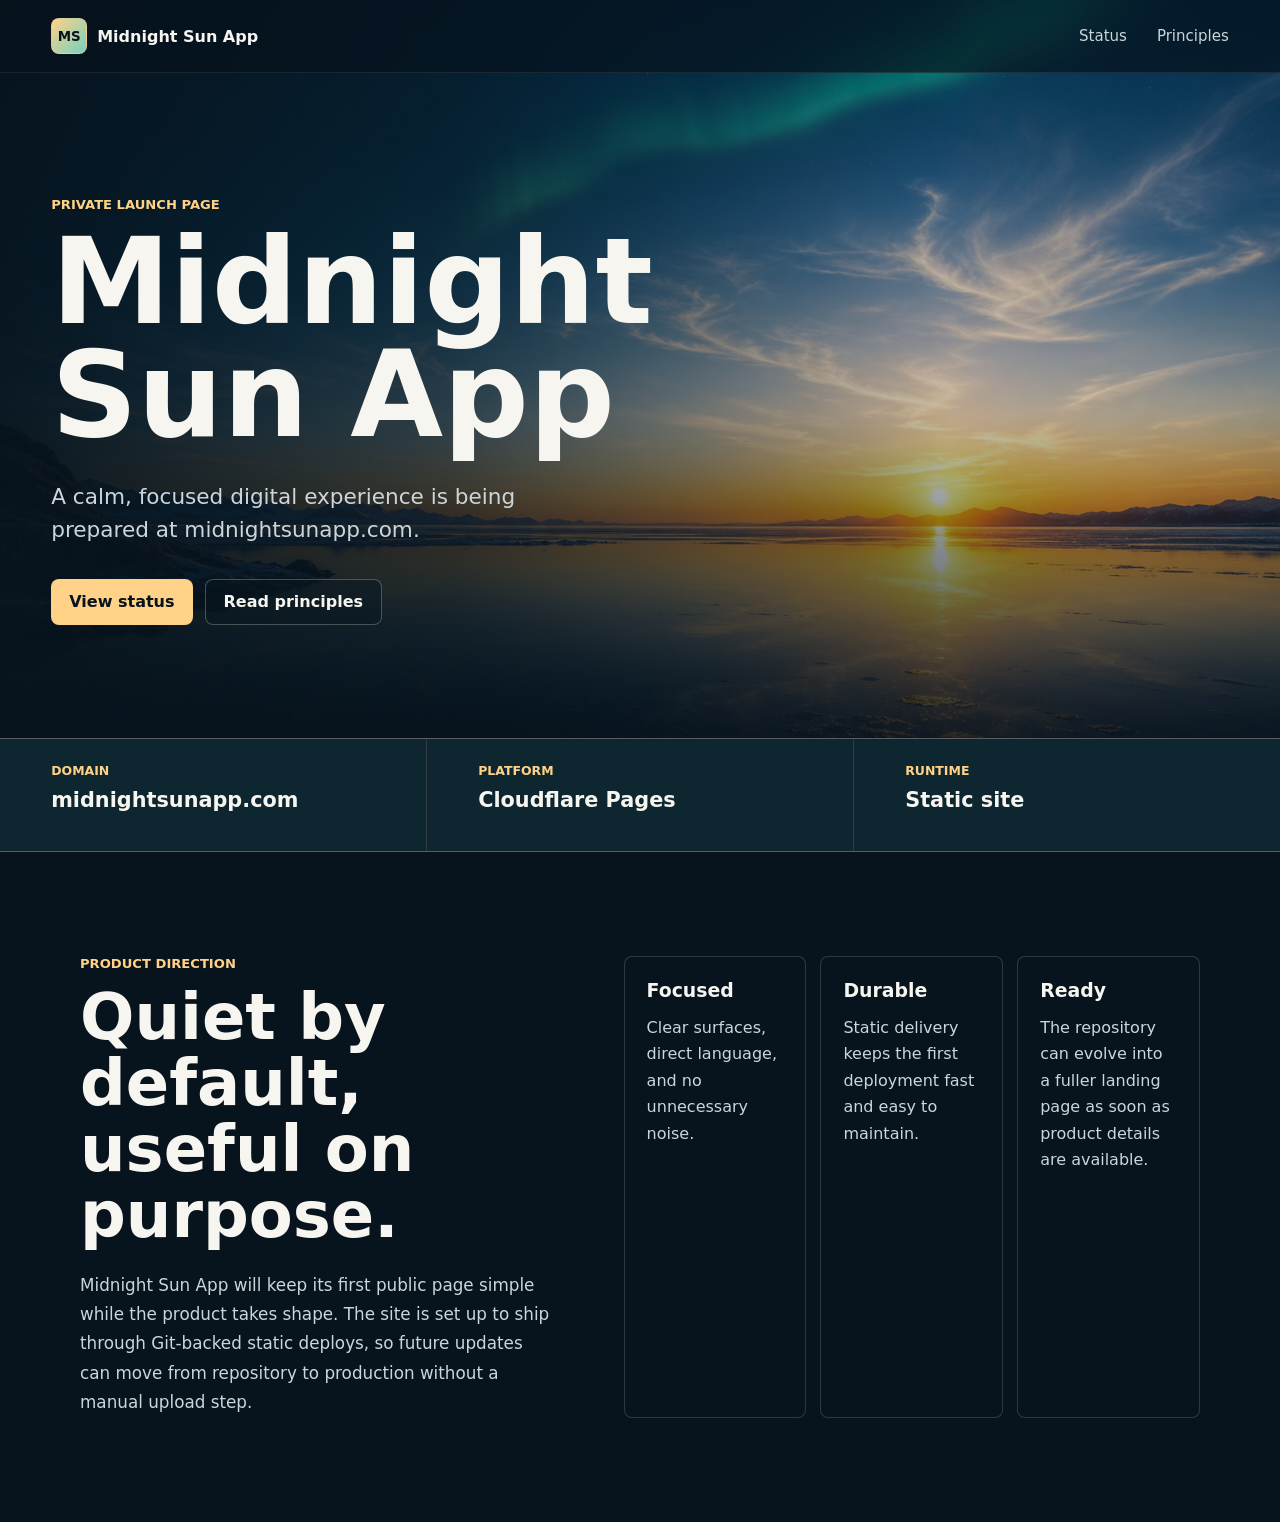
==== index.html @ 71e9a35f "Initial static Midnight Sun App site" ====
<!doctype html>
<html lang="en">
<head>
  <meta charset="utf-8">
  <meta name="viewport" content="width=device-width, initial-scale=1">
  <title>Midnight Sun App</title>
  <meta name="description" content="Midnight Sun App is preparing a calm, focused digital experience.">
  <link rel="canonical" href="https://midnightsunapp.com/">
  <meta property="og:type" content="website">
  <meta property="og:title" content="Midnight Sun App">
  <meta property="og:description" content="A calm, focused digital experience is being prepared.">
  <meta property="og:url" content="https://midnightsunapp.com/">
  <meta property="og:image" content="https://midnightsunapp.com/assets/midnight-sun-hero.png">
  <meta name="twitter:card" content="summary_large_image">
  <link rel="stylesheet" href="/styles.css">
</head>
<body>
  <header class="site-header" aria-label="Site header">
    <a class="brand" href="/" aria-label="Midnight Sun App home">
      <span class="brand-mark" aria-hidden="true">MS</span>
      <span>Midnight Sun App</span>
    </a>
    <nav class="nav" aria-label="Primary navigation">
      <a href="#status">Status</a>
      <a href="#principles">Principles</a>
    </nav>
  </header>

  <main>
    <section class="hero" aria-labelledby="hero-title">
      <img class="hero-image" src="/assets/midnight-sun-hero.png" alt="Midnight sun over calm northern water">
      <div class="hero-scrim" aria-hidden="true"></div>
      <div class="hero-content">
        <p class="eyebrow">Private launch page</p>
        <h1 id="hero-title">Midnight Sun App</h1>
        <p class="hero-copy">A calm, focused digital experience is being prepared at midnightsunapp.com.</p>
        <div class="hero-actions" aria-label="Page sections">
          <a class="button primary" href="#status">View status</a>
          <a class="button secondary" href="#principles">Read principles</a>
        </div>
      </div>
    </section>

    <section class="status-band" id="status" aria-label="Launch status">
      <div class="status-item">
        <strong>Domain</strong>
        <span>midnightsunapp.com</span>
      </div>
      <div class="status-item">
        <strong>Platform</strong>
        <span>Cloudflare Pages</span>
      </div>
      <div class="status-item">
        <strong>Runtime</strong>
        <span>Static site</span>
      </div>
    </section>

    <section class="section" id="principles" aria-labelledby="principles-title">
      <div class="section-copy">
        <p class="eyebrow">Product direction</p>
        <h2 id="principles-title">Quiet by default, useful on purpose.</h2>
        <p>Midnight Sun App will keep its first public page simple while the product takes shape. The site is set up to ship through Git-backed static deploys, so future updates can move from repository to production without a manual upload step.</p>
      </div>
      <div class="principles-grid">
        <article class="principle">
          <h3>Focused</h3>
          <p>Clear surfaces, direct language, and no unnecessary noise.</p>
        </article>
        <article class="principle">
          <h3>Durable</h3>
          <p>Static delivery keeps the first deployment fast and easy to maintain.</p>
        </article>
        <article class="principle">
          <h3>Ready</h3>
          <p>The repository can evolve into a fuller landing page as soon as product details are available.</p>
        </article>
      </div>
    </section>
  </main>
</body>
</html>
---- styles.css ----
:root {
  color-scheme: dark;
  --ink: #f7f5ef;
  --muted: #ccd5d9;
  --panel: rgba(8, 22, 31, 0.76);
  --panel-border: rgba(247, 245, 239, 0.16);
  --line: rgba(247, 245, 239, 0.18);
  --night: #07131d;
  --deep: #0e2630;
  --sun: #f1a642;
  --sun-bright: #ffd287;
  --teal: #76d1bf;
  --max: 1120px;
}

* {
  box-sizing: border-box;
}

html {
  scroll-behavior: smooth;
}

body {
  margin: 0;
  min-width: 320px;
  font-family: Inter, ui-sans-serif, system-ui, -apple-system, BlinkMacSystemFont, "Segoe UI", sans-serif;
  color: var(--ink);
  background: var(--night);
}

a {
  color: inherit;
}

.site-header {
  position: fixed;
  z-index: 5;
  top: 0;
  left: 0;
  right: 0;
  display: flex;
  align-items: center;
  justify-content: space-between;
  gap: 24px;
  width: 100%;
  padding: 18px clamp(18px, 4vw, 54px);
  background: rgba(7, 19, 29, 0.68);
  border-bottom: 1px solid rgba(247, 245, 239, 0.08);
  backdrop-filter: blur(14px);
}

.brand {
  display: inline-flex;
  align-items: center;
  gap: 10px;
  min-width: 0;
  text-decoration: none;
  font-weight: 700;
}

.brand-mark {
  display: inline-grid;
  place-items: center;
  width: 36px;
  height: 36px;
  flex: 0 0 auto;
  border: 1px solid rgba(255, 210, 135, 0.5);
  border-radius: 8px;
  color: var(--night);
  background: linear-gradient(135deg, var(--sun-bright), var(--teal));
  font-size: 0.84rem;
}

.nav {
  display: flex;
  align-items: center;
  justify-content: flex-end;
  gap: clamp(14px, 3vw, 30px);
  color: var(--muted);
  font-size: 0.94rem;
}

.nav a {
  text-decoration: none;
}

.nav a:hover {
  color: var(--ink);
}

.hero {
  position: relative;
  display: grid;
  align-items: center;
  min-height: 82svh;
  padding: 120px clamp(18px, 4vw, 54px) 64px;
  overflow: hidden;
}

.hero-image,
.hero-scrim {
  position: absolute;
  inset: 0;
  width: 100%;
  height: 100%;
}

.hero-image {
  object-fit: cover;
}

.hero-scrim {
  background:
    linear-gradient(90deg, rgba(7, 19, 29, 0.95) 0%, rgba(7, 19, 29, 0.72) 35%, rgba(7, 19, 29, 0.22) 74%),
    linear-gradient(0deg, rgba(7, 19, 29, 0.82) 0%, rgba(7, 19, 29, 0) 44%);
}

.hero-content {
  position: relative;
  z-index: 1;
  width: min(680px, 100%);
  padding-top: 28px;
}

.eyebrow {
  margin: 0 0 14px;
  color: var(--sun-bright);
  font-size: 0.82rem;
  font-weight: 800;
  text-transform: uppercase;
}

h1,
h2,
h3,
p {
  overflow-wrap: anywhere;
}

h1 {
  margin: 0;
  font-size: clamp(3.4rem, 11vw, 7.5rem);
  line-height: 0.94;
}

.hero-copy {
  width: min(560px, 100%);
  margin: 28px 0 0;
  color: var(--muted);
  font-size: clamp(1.08rem, 2vw, 1.35rem);
  line-height: 1.55;
}

.hero-actions {
  display: flex;
  flex-wrap: wrap;
  gap: 12px;
  margin-top: 32px;
}

.button {
  display: inline-flex;
  align-items: center;
  justify-content: center;
  min-height: 46px;
  padding: 0 18px;
  border-radius: 8px;
  font-weight: 800;
  text-decoration: none;
}

.button.primary {
  color: var(--night);
  background: var(--sun-bright);
}

.button.secondary {
  border: 1px solid rgba(247, 245, 239, 0.26);
  color: var(--ink);
  background: rgba(8, 22, 31, 0.46);
}

.status-band {
  display: grid;
  grid-template-columns: repeat(3, minmax(0, 1fr));
  gap: 1px;
  background: var(--line);
  border-top: 1px solid var(--line);
  border-bottom: 1px solid var(--line);
}

.status-item {
  min-height: 112px;
  padding: 24px clamp(18px, 4vw, 54px);
  background: var(--deep);
}

.status-item strong,
.status-item span {
  display: block;
}

.status-item strong {
  color: var(--sun-bright);
  font-size: 0.78rem;
  text-transform: uppercase;
}

.status-item span {
  margin-top: 10px;
  color: var(--ink);
  font-size: clamp(1.05rem, 2vw, 1.3rem);
  font-weight: 750;
}

.section {
  display: grid;
  grid-template-columns: minmax(0, 0.9fr) minmax(0, 1.1fr);
  gap: clamp(28px, 6vw, 72px);
  width: min(var(--max), calc(100% - 36px));
  margin: 0 auto;
  padding: clamp(58px, 9vw, 104px) 0;
}

.section-copy h2 {
  margin: 0;
  font-size: clamp(2rem, 5vw, 4rem);
  line-height: 1.03;
}

.section-copy p:not(.eyebrow) {
  margin: 22px 0 0;
  color: var(--muted);
  font-size: 1.05rem;
  line-height: 1.75;
}

.principles-grid {
  display: grid;
  grid-template-columns: repeat(3, minmax(0, 1fr));
  gap: 14px;
}

.principle {
  min-height: 212px;
  padding: 22px;
  border: 1px solid var(--panel-border);
  border-radius: 8px;
  background: var(--panel);
}

.principle h3 {
  margin: 0;
  font-size: 1.18rem;
}

.principle p {
  margin: 14px 0 0;
  color: var(--muted);
  line-height: 1.65;
}

@media (max-width: 760px) {
  .site-header {
    position: absolute;
    align-items: flex-start;
    padding-top: 14px;
  }

  .nav {
    gap: 12px;
    font-size: 0.86rem;
  }

  .hero {
    min-height: 78svh;
    padding-top: 104px;
  }

  .status-band,
  .section,
  .principles-grid {
    grid-template-columns: 1fr;
  }

  .status-item {
    min-height: 90px;
  }
}

@media (max-width: 460px) {
  .site-header {
    gap: 12px;
  }

  .brand {
    font-size: 0.92rem;
  }

  .brand-mark {
    width: 32px;
    height: 32px;
  }

  .nav {
    flex-direction: column;
    align-items: flex-end;
    gap: 6px;
  }

  .hero-actions {
    flex-direction: column;
    align-items: stretch;
  }
}
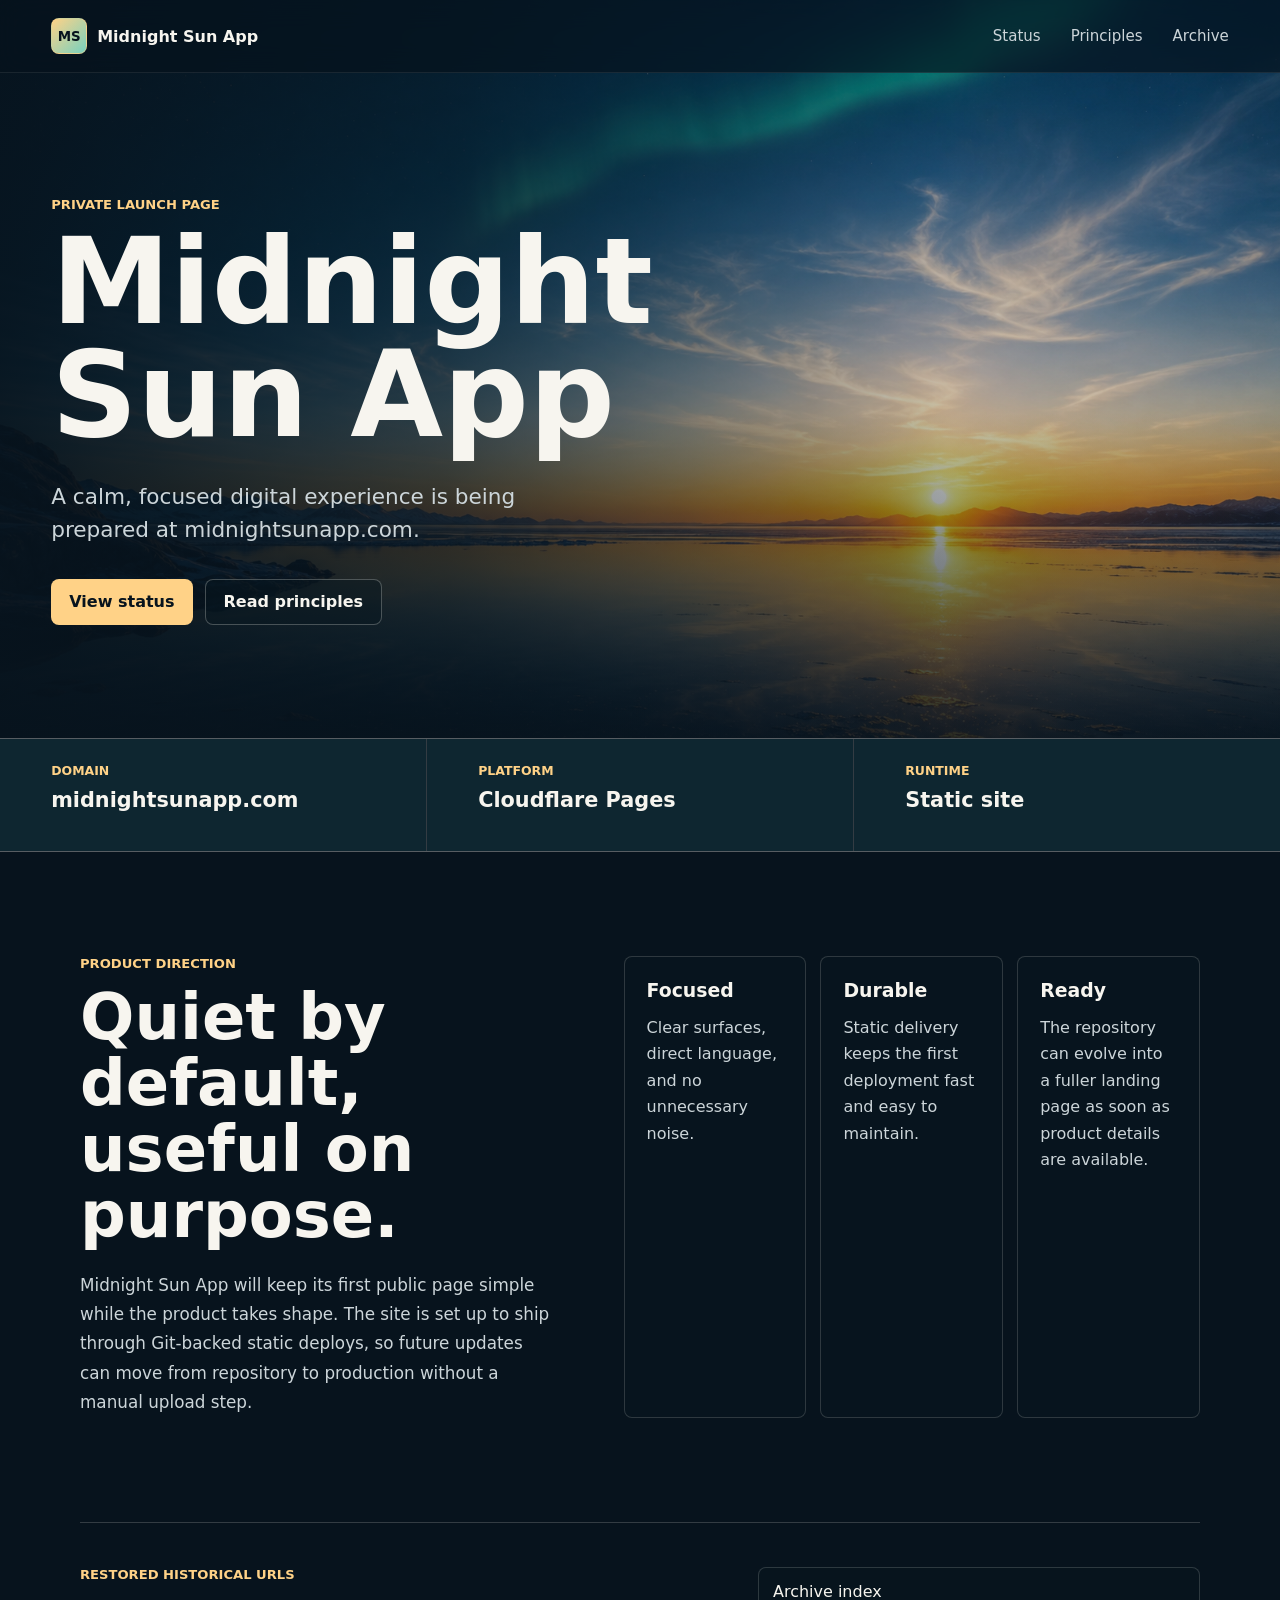
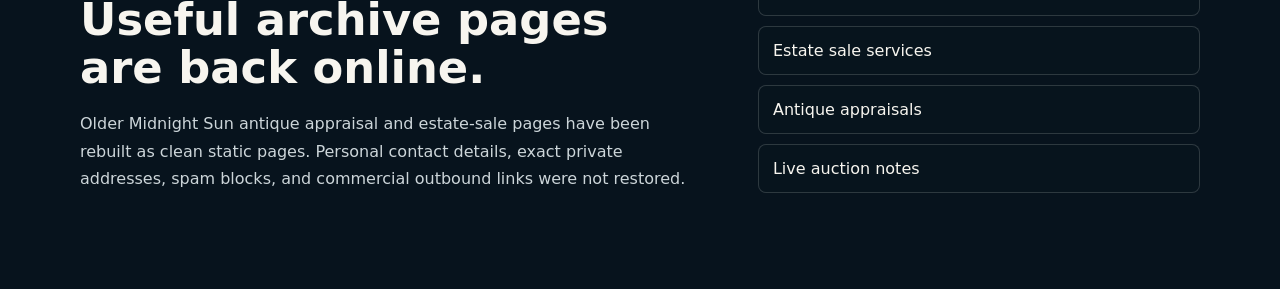
==== commit 5b2206c0: "Restore sanitized archive URLs" ====
--- a/index.html
+++ b/index.html
@@ -23,6 +23,7 @@
     <nav class="nav" aria-label="Primary navigation">
       <a href="#status">Status</a>
       <a href="#principles">Principles</a>
+      <a href="/archive/">Archive</a>
     </nav>
   </header>
 
@@ -77,6 +78,20 @@
         </article>
       </div>
     </section>
+
+    <section class="archive-band" id="archive" aria-labelledby="archive-title">
+      <div>
+        <p class="eyebrow">Restored historical URLs</p>
+        <h2 id="archive-title">Useful archive pages are back online.</h2>
+        <p>Older Midnight Sun antique appraisal and estate-sale pages have been rebuilt as clean static pages. Personal contact details, exact private addresses, spam blocks, and commercial outbound links were not restored.</p>
+      </div>
+      <div class="archive-links">
+        <a href="/archive/">Archive index</a>
+        <a href="/sun2">Estate sale services</a>
+        <a href="/sun3">Antique appraisals</a>
+        <a href="/live_auctions_only">Live auction notes</a>
+      </div>
+    </section>
   </main>
 </body>
 </html>
--- a/styles.css
+++ b/styles.css
@@ -261,6 +261,141 @@
   line-height: 1.65;
 }
 
+.archive-band {
+  display: grid;
+  grid-template-columns: minmax(0, 1fr) minmax(260px, 0.72fr);
+  gap: clamp(24px, 5vw, 64px);
+  width: min(var(--max), calc(100% - 36px));
+  margin: 0 auto clamp(56px, 8vw, 96px);
+  padding: clamp(28px, 5vw, 44px) 0 0;
+  border-top: 1px solid var(--line);
+}
+
+.archive-band h2 {
+  margin: 0;
+  font-size: clamp(1.7rem, 3.5vw, 3rem);
+  line-height: 1.08;
+}
+
+.archive-band p:not(.eyebrow) {
+  margin: 18px 0 0;
+  color: var(--muted);
+  line-height: 1.72;
+}
+
+.archive-links,
+.link-grid {
+  display: grid;
+  gap: 10px;
+}
+
+.archive-links a,
+.link-grid a {
+  display: flex;
+  align-items: center;
+  min-height: 46px;
+  padding: 12px 14px;
+  border: 1px solid var(--panel-border);
+  border-radius: 8px;
+  color: var(--ink);
+  background: rgba(8, 22, 31, 0.56);
+  text-decoration: none;
+}
+
+.archive-links a:hover,
+.link-grid a:hover {
+  border-color: rgba(255, 210, 135, 0.58);
+  background: rgba(18, 42, 50, 0.78);
+}
+
+.archive-page .site-header {
+  position: sticky;
+}
+
+.content-page {
+  min-height: 100svh;
+}
+
+.page-hero {
+  width: min(var(--max), calc(100% - 36px));
+  margin: 0 auto;
+  padding: clamp(54px, 8vw, 88px) 0 clamp(34px, 5vw, 56px);
+}
+
+.page-hero h1 {
+  max-width: 900px;
+  font-size: clamp(2.5rem, 7vw, 5.6rem);
+}
+
+.article-layout {
+  display: grid;
+  grid-template-columns: minmax(0, 1fr) minmax(260px, 0.38fr);
+  gap: clamp(24px, 5vw, 58px);
+  width: min(var(--max), calc(100% - 36px));
+  margin: 0 auto;
+  padding: 0 0 clamp(64px, 9vw, 112px);
+}
+
+.article-body,
+.article-aside {
+  border-top: 1px solid var(--line);
+  padding-top: 26px;
+}
+
+.article-body h2,
+.article-aside h2 {
+  margin: 0;
+  font-size: clamp(1.3rem, 2.6vw, 2rem);
+}
+
+.article-body h2:not(:first-child) {
+  margin-top: 36px;
+}
+
+.article-body p,
+.article-body li,
+.article-aside li {
+  color: var(--muted);
+  line-height: 1.72;
+}
+
+.article-body p {
+  margin: 16px 0 0;
+}
+
+.article-body ul,
+.article-aside ul {
+  margin: 16px 0 0;
+  padding-left: 20px;
+}
+
+.article-aside a {
+  color: var(--ink);
+}
+
+.source-actions {
+  display: flex;
+  flex-wrap: wrap;
+  gap: 10px;
+  margin-top: 28px;
+}
+
+.text-button {
+  min-height: 42px;
+  padding: 0 14px;
+  border: 1px solid rgba(255, 210, 135, 0.46);
+  border-radius: 8px;
+  color: var(--sun-bright);
+  background: rgba(8, 22, 31, 0.5);
+  font: inherit;
+  font-weight: 800;
+  cursor: pointer;
+}
+
+.text-button:hover {
+  background: rgba(255, 210, 135, 0.12);
+}
+
 @media (max-width: 760px) {
   .site-header {
     position: absolute;
@@ -280,12 +415,22 @@
 
   .status-band,
   .section,
-  .principles-grid {
+  .principles-grid,
+  .archive-band,
+  .article-layout {
     grid-template-columns: 1fr;
   }
 
   .status-item {
     min-height: 90px;
+  }
+
+  .archive-page .site-header {
+    position: static;
+  }
+
+  .page-hero {
+    padding-top: 40px;
   }
 }
 
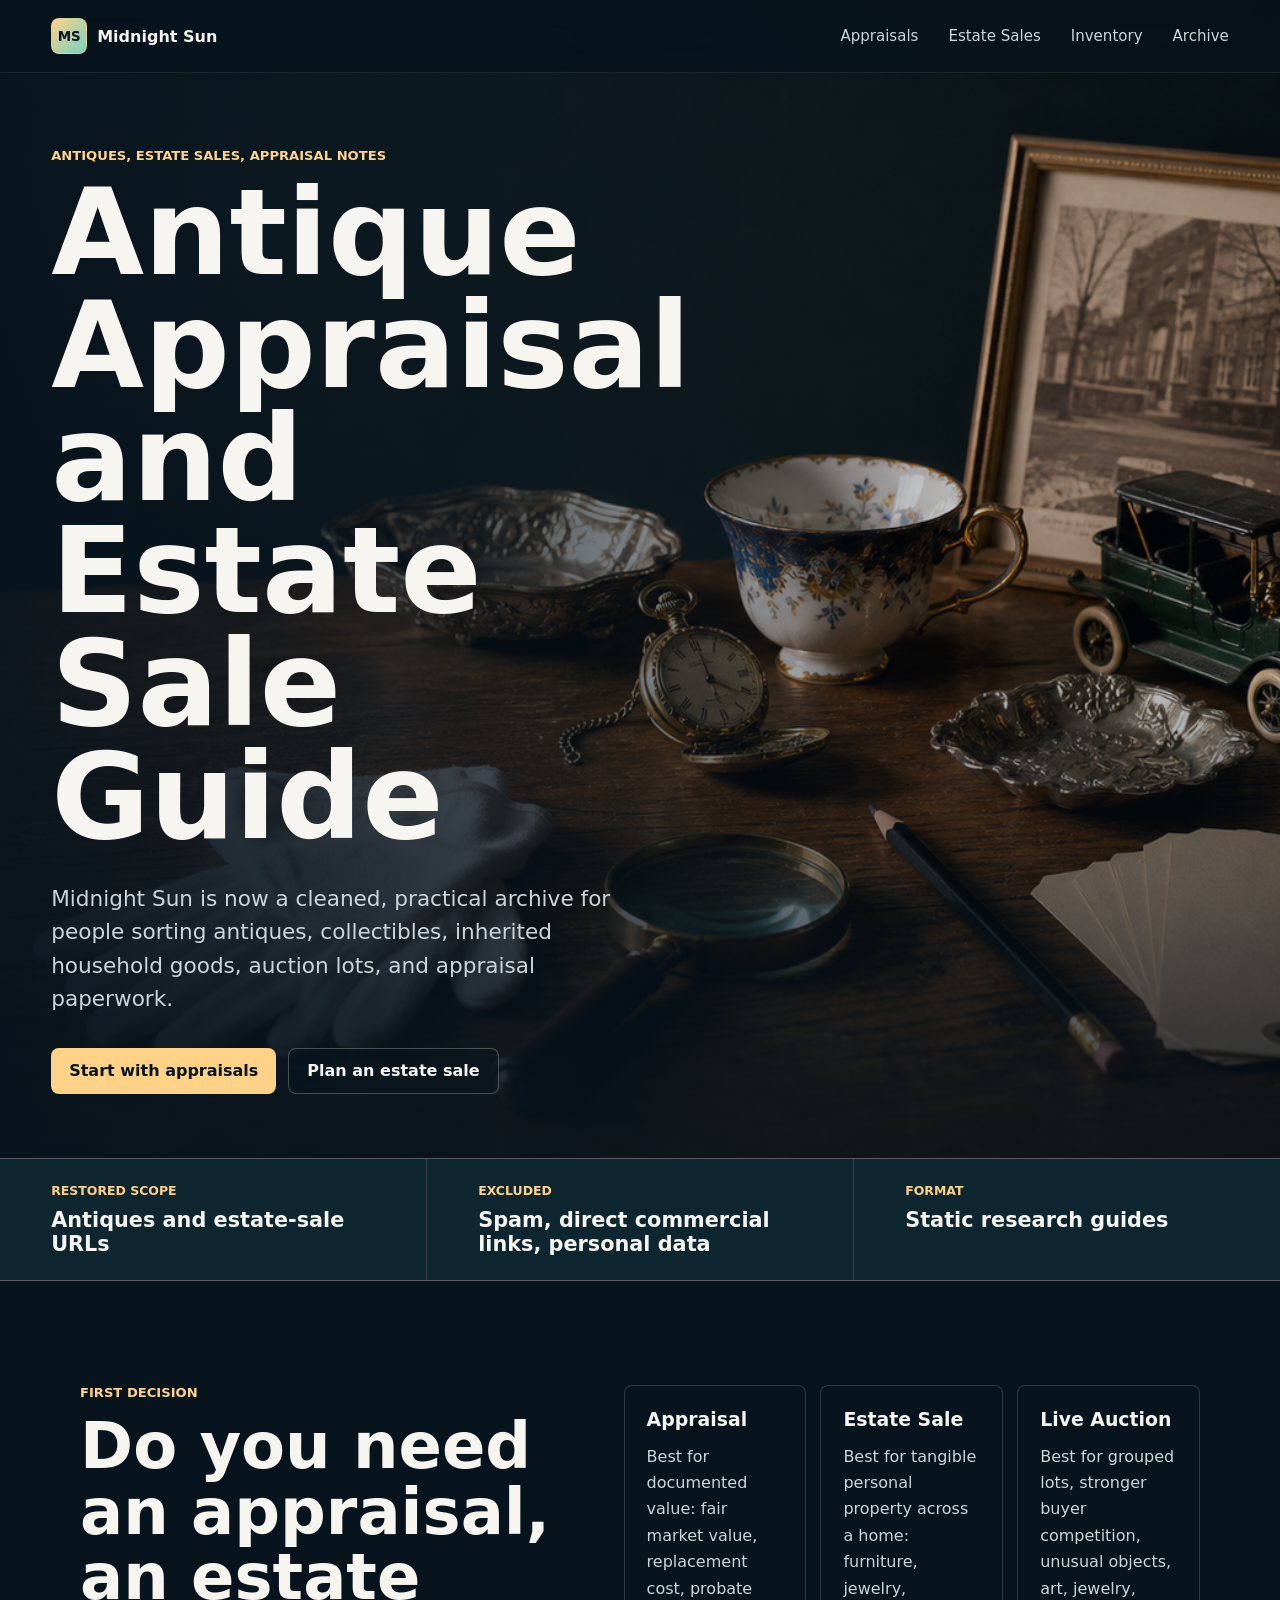
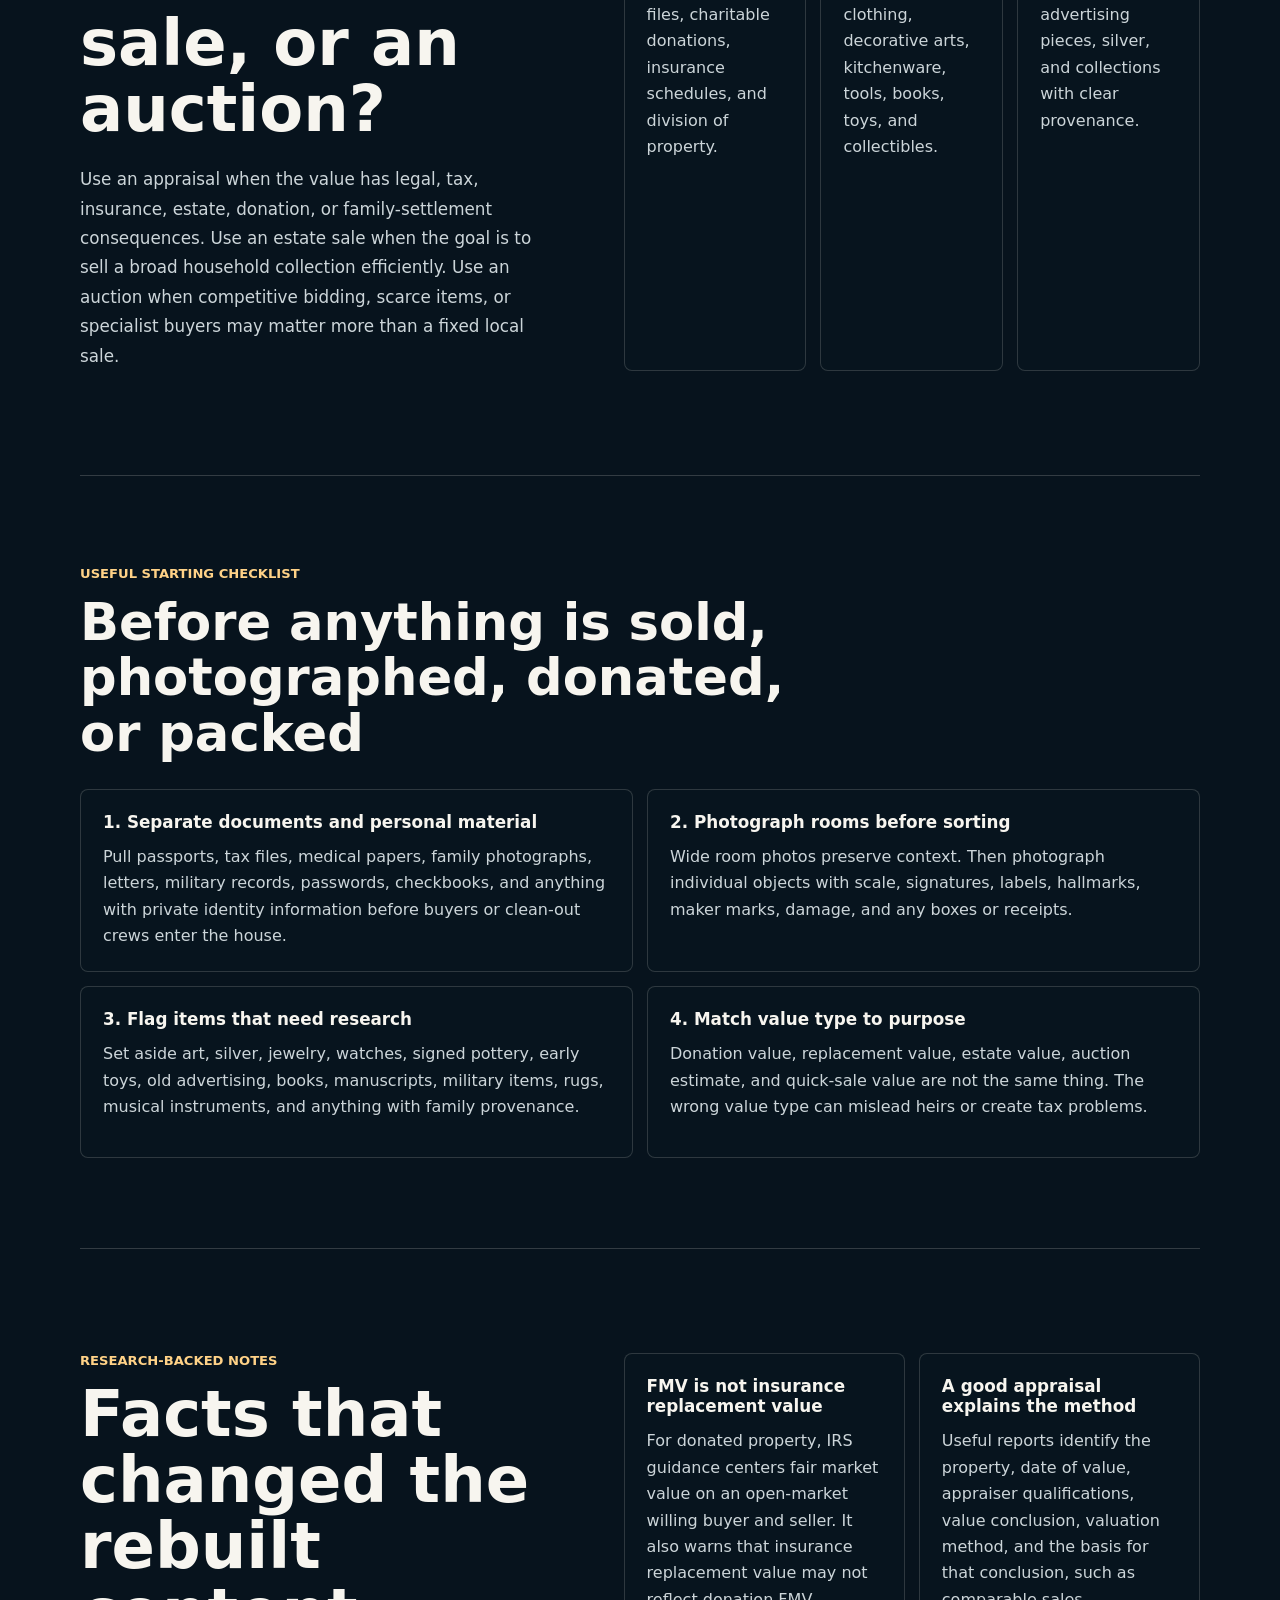
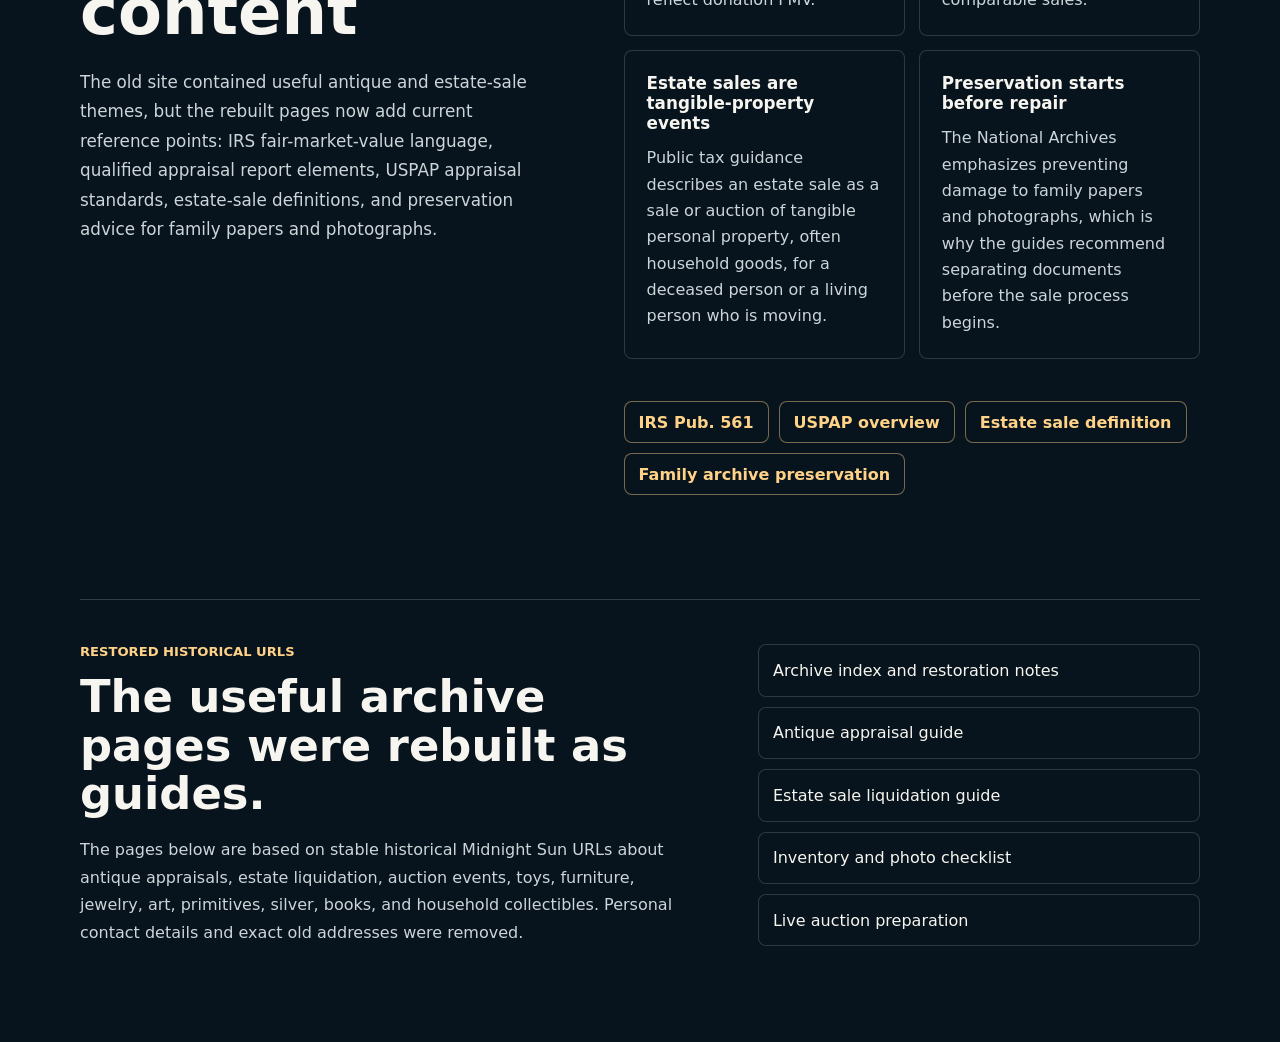
==== commit cfa4072b: "Replace archive placeholders with useful guides" ====
--- a/index.html
+++ b/index.html
@@ -3,95 +3,155 @@
 <head>
   <meta charset="utf-8">
   <meta name="viewport" content="width=device-width, initial-scale=1">
-  <title>Midnight Sun App</title>
-  <meta name="description" content="Midnight Sun App is preparing a calm, focused digital experience.">
+  <title>Antique Appraisal and Estate Sale Guide | Midnight Sun</title>
+  <meta name="description" content="Practical antique appraisal, estate sale, live auction, and household inventory guides rebuilt from the historical Midnight Sun archive.">
   <link rel="canonical" href="https://midnightsunapp.com/">
   <meta property="og:type" content="website">
-  <meta property="og:title" content="Midnight Sun App">
-  <meta property="og:description" content="A calm, focused digital experience is being prepared.">
+  <meta property="og:title" content="Antique Appraisal and Estate Sale Guide">
+  <meta property="og:description" content="Useful appraisal, estate sale, auction, and collectible inventory guidance from the cleaned Midnight Sun archive.">
   <meta property="og:url" content="https://midnightsunapp.com/">
-  <meta property="og:image" content="https://midnightsunapp.com/assets/midnight-sun-hero.png">
+  <meta property="og:image" content="https://midnightsunapp.com/assets/antique-appraisal-hero.png">
   <meta name="twitter:card" content="summary_large_image">
   <link rel="stylesheet" href="/styles.css">
 </head>
 <body>
   <header class="site-header" aria-label="Site header">
-    <a class="brand" href="/" aria-label="Midnight Sun App home">
+    <a class="brand" href="/" aria-label="Midnight Sun home">
       <span class="brand-mark" aria-hidden="true">MS</span>
-      <span>Midnight Sun App</span>
+      <span>Midnight Sun</span>
     </a>
     <nav class="nav" aria-label="Primary navigation">
-      <a href="#status">Status</a>
-      <a href="#principles">Principles</a>
+      <a href="/sun3">Appraisals</a>
+      <a href="/sun2">Estate Sales</a>
+      <a href="/photo_gallery">Inventory</a>
       <a href="/archive/">Archive</a>
     </nav>
   </header>
 
   <main>
     <section class="hero" aria-labelledby="hero-title">
-      <img class="hero-image" src="/assets/midnight-sun-hero.png" alt="Midnight sun over calm northern water">
+      <img class="hero-image" src="/assets/antique-appraisal-hero.png" alt="Antique objects, inventory cards, and an appraisal magnifying glass on a work table">
       <div class="hero-scrim" aria-hidden="true"></div>
       <div class="hero-content">
-        <p class="eyebrow">Private launch page</p>
-        <h1 id="hero-title">Midnight Sun App</h1>
-        <p class="hero-copy">A calm, focused digital experience is being prepared at midnightsunapp.com.</p>
-        <div class="hero-actions" aria-label="Page sections">
-          <a class="button primary" href="#status">View status</a>
-          <a class="button secondary" href="#principles">Read principles</a>
+        <p class="eyebrow">Antiques, estate sales, appraisal notes</p>
+        <h1 id="hero-title">Antique Appraisal and Estate Sale Guide</h1>
+        <p class="hero-copy">Midnight Sun is now a cleaned, practical archive for people sorting antiques, collectibles, inherited household goods, auction lots, and appraisal paperwork.</p>
+        <div class="hero-actions" aria-label="Main guides">
+          <a class="button primary" href="/sun3">Start with appraisals</a>
+          <a class="button secondary" href="/sun2">Plan an estate sale</a>
         </div>
       </div>
     </section>
 
-    <section class="status-band" id="status" aria-label="Launch status">
+    <section class="status-band" aria-label="Archive status">
       <div class="status-item">
-        <strong>Domain</strong>
-        <span>midnightsunapp.com</span>
+        <strong>Restored scope</strong>
+        <span>Antiques and estate-sale URLs</span>
       </div>
       <div class="status-item">
-        <strong>Platform</strong>
-        <span>Cloudflare Pages</span>
+        <strong>Excluded</strong>
+        <span>Spam, direct commercial links, personal data</span>
       </div>
       <div class="status-item">
-        <strong>Runtime</strong>
-        <span>Static site</span>
+        <strong>Format</strong>
+        <span>Static research guides</span>
       </div>
     </section>
 
-    <section class="section" id="principles" aria-labelledby="principles-title">
+    <section class="section" aria-labelledby="decision-title">
       <div class="section-copy">
-        <p class="eyebrow">Product direction</p>
-        <h2 id="principles-title">Quiet by default, useful on purpose.</h2>
-        <p>Midnight Sun App will keep its first public page simple while the product takes shape. The site is set up to ship through Git-backed static deploys, so future updates can move from repository to production without a manual upload step.</p>
+        <p class="eyebrow">First decision</p>
+        <h2 id="decision-title">Do you need an appraisal, an estate sale, or an auction?</h2>
+        <p>Use an appraisal when the value has legal, tax, insurance, estate, donation, or family-settlement consequences. Use an estate sale when the goal is to sell a broad household collection efficiently. Use an auction when competitive bidding, scarce items, or specialist buyers may matter more than a fixed local sale.</p>
       </div>
       <div class="principles-grid">
         <article class="principle">
-          <h3>Focused</h3>
-          <p>Clear surfaces, direct language, and no unnecessary noise.</p>
+          <h3>Appraisal</h3>
+          <p>Best for documented value: fair market value, replacement cost, probate files, charitable donations, insurance schedules, and division of property.</p>
         </article>
         <article class="principle">
-          <h3>Durable</h3>
-          <p>Static delivery keeps the first deployment fast and easy to maintain.</p>
+          <h3>Estate Sale</h3>
+          <p>Best for tangible personal property across a home: furniture, jewelry, clothing, decorative arts, kitchenware, tools, books, toys, and collectibles.</p>
         </article>
         <article class="principle">
-          <h3>Ready</h3>
-          <p>The repository can evolve into a fuller landing page as soon as product details are available.</p>
+          <h3>Live Auction</h3>
+          <p>Best for grouped lots, stronger buyer competition, unusual objects, art, jewelry, advertising pieces, silver, and collections with clear provenance.</p>
         </article>
+      </div>
+    </section>
+
+    <section class="guide-band" id="checklist" aria-labelledby="checklist-title">
+      <div>
+        <p class="eyebrow">Useful starting checklist</p>
+        <h2 id="checklist-title">Before anything is sold, photographed, donated, or packed</h2>
+      </div>
+      <div class="checklist-grid">
+        <article>
+          <h3>1. Separate documents and personal material</h3>
+          <p>Pull passports, tax files, medical papers, family photographs, letters, military records, passwords, checkbooks, and anything with private identity information before buyers or clean-out crews enter the house.</p>
+        </article>
+        <article>
+          <h3>2. Photograph rooms before sorting</h3>
+          <p>Wide room photos preserve context. Then photograph individual objects with scale, signatures, labels, hallmarks, maker marks, damage, and any boxes or receipts.</p>
+        </article>
+        <article>
+          <h3>3. Flag items that need research</h3>
+          <p>Set aside art, silver, jewelry, watches, signed pottery, early toys, old advertising, books, manuscripts, military items, rugs, musical instruments, and anything with family provenance.</p>
+        </article>
+        <article>
+          <h3>4. Match value type to purpose</h3>
+          <p>Donation value, replacement value, estate value, auction estimate, and quick-sale value are not the same thing. The wrong value type can mislead heirs or create tax problems.</p>
+        </article>
+      </div>
+    </section>
+
+    <section class="section" aria-labelledby="research-title">
+      <div class="section-copy">
+        <p class="eyebrow">Research-backed notes</p>
+        <h2 id="research-title">Facts that changed the rebuilt content</h2>
+        <p>The old site contained useful antique and estate-sale themes, but the rebuilt pages now add current reference points: IRS fair-market-value language, qualified appraisal report elements, USPAP appraisal standards, estate-sale definitions, and preservation advice for family papers and photographs.</p>
+      </div>
+      <div class="fact-list">
+        <article>
+          <h3>FMV is not insurance replacement value</h3>
+          <p>For donated property, IRS guidance centers fair market value on an open-market willing buyer and seller. It also warns that insurance replacement value may not reflect donation FMV.</p>
+        </article>
+        <article>
+          <h3>A good appraisal explains the method</h3>
+          <p>Useful reports identify the property, date of value, appraiser qualifications, value conclusion, valuation method, and the basis for that conclusion, such as comparable sales.</p>
+        </article>
+        <article>
+          <h3>Estate sales are tangible-property events</h3>
+          <p>Public tax guidance describes an estate sale as a sale or auction of tangible personal property, often household goods, for a deceased person or a living person who is moving.</p>
+        </article>
+        <article>
+          <h3>Preservation starts before repair</h3>
+          <p>The National Archives emphasizes preventing damage to family papers and photographs, which is why the guides recommend separating documents before the sale process begins.</p>
+        </article>
+        <div class="source-actions">
+          <button type="button" class="text-button" data-js-link="source-irs-pub561">IRS Pub. 561</button>
+          <button type="button" class="text-button" data-js-link="source-uspap">USPAP overview</button>
+          <button type="button" class="text-button" data-js-link="source-wa-estate-sales">Estate sale definition</button>
+          <button type="button" class="text-button" data-js-link="source-national-archives-family">Family archive preservation</button>
+        </div>
       </div>
     </section>
 
     <section class="archive-band" id="archive" aria-labelledby="archive-title">
       <div>
         <p class="eyebrow">Restored historical URLs</p>
-        <h2 id="archive-title">Useful archive pages are back online.</h2>
-        <p>Older Midnight Sun antique appraisal and estate-sale pages have been rebuilt as clean static pages. Personal contact details, exact private addresses, spam blocks, and commercial outbound links were not restored.</p>
+        <h2 id="archive-title">The useful archive pages were rebuilt as guides.</h2>
+        <p>The pages below are based on stable historical Midnight Sun URLs about antique appraisals, estate liquidation, auction events, toys, furniture, jewelry, art, primitives, silver, books, and household collectibles. Personal contact details and exact old addresses were removed.</p>
       </div>
       <div class="archive-links">
-        <a href="/archive/">Archive index</a>
-        <a href="/sun2">Estate sale services</a>
-        <a href="/sun3">Antique appraisals</a>
-        <a href="/live_auctions_only">Live auction notes</a>
+        <a href="/archive/">Archive index and restoration notes</a>
+        <a href="/sun3">Antique appraisal guide</a>
+        <a href="/sun2">Estate sale liquidation guide</a>
+        <a href="/photo_gallery">Inventory and photo checklist</a>
+        <a href="/live_auctions_only">Live auction preparation</a>
       </div>
     </section>
   </main>
+  <script src="/archive-links.js" defer></script>
 </body>
 </html>
--- a/styles.css
+++ b/styles.css
@@ -261,6 +261,64 @@
   line-height: 1.65;
 }
 
+.guide-band {
+  width: min(var(--max), calc(100% - 36px));
+  margin: 0 auto;
+  padding: clamp(54px, 8vw, 90px) 0;
+  border-top: 1px solid var(--line);
+  border-bottom: 1px solid var(--line);
+}
+
+.guide-band h2 {
+  max-width: 780px;
+  margin: 0;
+  font-size: clamp(1.9rem, 4vw, 3.4rem);
+  line-height: 1.08;
+}
+
+.checklist-grid,
+.compact-grid,
+.fact-list {
+  display: grid;
+  grid-template-columns: repeat(2, minmax(0, 1fr));
+  gap: 14px;
+  margin-top: 28px;
+}
+
+.checklist-grid article,
+.compact-grid article,
+.fact-list article {
+  min-height: 172px;
+  padding: 22px;
+  border: 1px solid var(--panel-border);
+  border-radius: 8px;
+  background: var(--panel);
+}
+
+.checklist-grid h3,
+.compact-grid h3,
+.fact-list h3 {
+  margin: 0;
+  font-size: 1.05rem;
+}
+
+.checklist-grid p,
+.compact-grid p,
+.fact-list p {
+  margin: 12px 0 0;
+  color: var(--muted);
+  line-height: 1.65;
+}
+
+.fact-list {
+  align-content: start;
+  margin-top: 0;
+}
+
+.fact-list .source-actions {
+  grid-column: 1 / -1;
+}
+
 .archive-band {
   display: grid;
   grid-template-columns: minmax(0, 1fr) minmax(260px, 0.72fr);
@@ -364,9 +422,26 @@
 }
 
 .article-body ul,
-.article-aside ul {
+.article-aside ul,
+.article-body ol {
   margin: 16px 0 0;
   padding-left: 20px;
+}
+
+.article-body strong {
+  color: var(--ink);
+}
+
+.step-list {
+  display: grid;
+  gap: 12px;
+}
+
+.step-list li {
+  padding: 14px 16px;
+  border: 1px solid var(--panel-border);
+  border-radius: 8px;
+  background: rgba(8, 22, 31, 0.44);
 }
 
 .article-aside a {
@@ -416,9 +491,16 @@
   .status-band,
   .section,
   .principles-grid,
+  .checklist-grid,
+  .compact-grid,
+  .fact-list,
   .archive-band,
   .article-layout {
     grid-template-columns: 1fr;
+  }
+
+  .fact-list {
+    margin-top: 28px;
   }
 
   .status-item {
